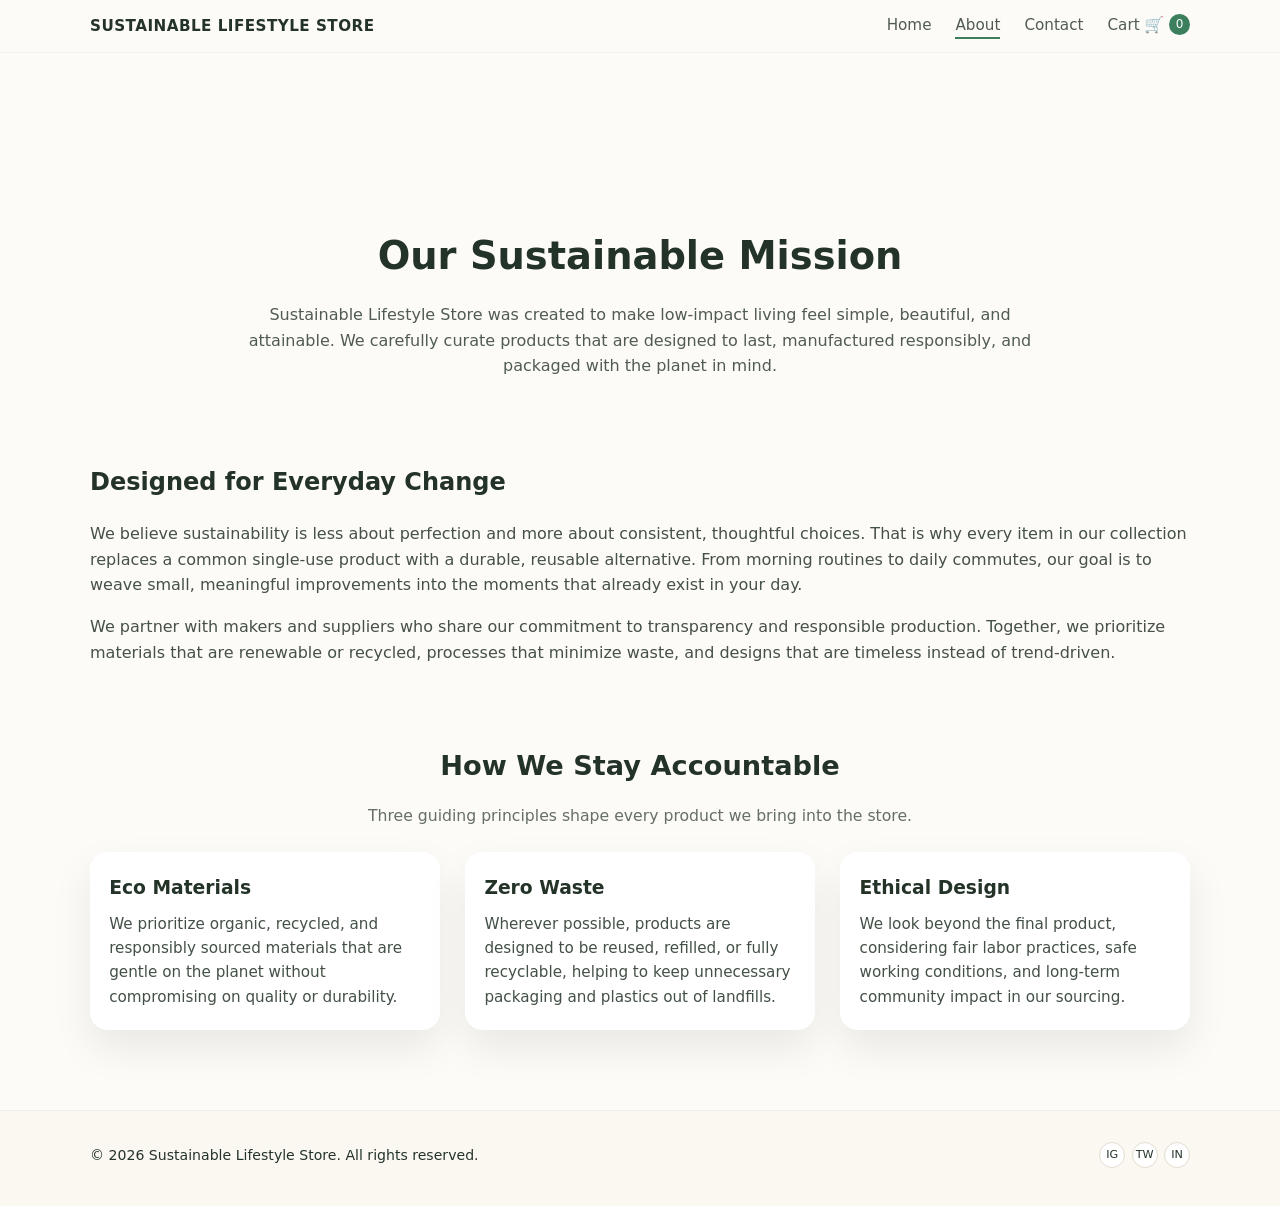
==== about.html @ bc7a4e6b "Initial commit" ====
<!DOCTYPE html>
<html lang="en">
  <head>
    <meta charset="UTF-8" />
    <meta name="viewport" content="width=device-width, initial-scale=1.0" />
    <title>Our Sustainable Mission | Sustainable Lifestyle Store</title>
    <link rel="stylesheet" href="css/styles.css" />
  </head>
  <body>
    <!-- Global Header / Navbar -->
    <header class="site-header">
      <div class="nav-container">
        <a href="index.html" class="logo">Sustainable Lifestyle Store</a>
        <nav class="nav-links" id="nav-links">
          <a href="index.html" class="nav-link">Home</a>
          <a href="about.html" class="nav-link active">About</a>
          <a href="contact.html" class="nav-link">Contact</a>
          <a href="cart.html" class="nav-link nav-cart-link">
            Cart
            <span class="cart-icon">🛒</span>
            <span class="cart-count-badge" id="cart-count">0</span>
          </a>
        </nav>
        <button class="nav-toggle" id="nav-toggle" aria-label="Toggle navigation">
          <span></span>
          <span></span>
          <span></span>
        </button>
      </div>
    </header>

    <main>
      <!-- Hero / Mission Section -->
      <section class="about-hero">
        <div class="about-hero-content fade-in-up">
          <h1>Our Sustainable Mission</h1>
          <p>
            Sustainable Lifestyle Store was created to make low-impact living feel simple, beautiful, and attainable. We
            carefully curate products that are designed to last, manufactured responsibly, and packaged with the planet
            in mind.
          </p>
        </div>
      </section>

      <!-- Story Section -->
      <section class="about-story">
        <div class="content-container fade-in-up">
          <h2>Designed for Everyday Change</h2>
          <p>
            We believe sustainability is less about perfection and more about consistent, thoughtful choices. That is
            why every item in our collection replaces a common single-use product with a durable, reusable alternative.
            From morning routines to daily commutes, our goal is to weave small, meaningful improvements into the
            moments that already exist in your day.
          </p>
          <p>
            We partner with makers and suppliers who share our commitment to transparency and responsible production.
            Together, we prioritize materials that are renewable or recycled, processes that minimize waste, and designs
            that are timeless instead of trend-driven.
          </p>
        </div>
      </section>

      <!-- Feature Cards -->
      <section class="about-features">
        <div class="content-container">
          <div class="section-header fade-in-up">
            <h2>How We Stay Accountable</h2>
            <p>Three guiding principles shape every product we bring into the store.</p>
          </div>

          <div class="feature-grid fade-in-up">
            <article class="feature-card">
              <h3>Eco Materials</h3>
              <p>
                We prioritize organic, recycled, and responsibly sourced materials that are gentle on the planet without
                compromising on quality or durability.
              </p>
            </article>

            <article class="feature-card">
              <h3>Zero Waste</h3>
              <p>
                Wherever possible, products are designed to be reused, refilled, or fully recyclable, helping to keep
                unnecessary packaging and plastics out of landfills.
              </p>
            </article>

            <article class="feature-card">
              <h3>Ethical Design</h3>
              <p>
                We look beyond the final product, considering fair labor practices, safe working conditions, and
                long-term community impact in our sourcing.
              </p>
            </article>
          </div>
        </div>
      </section>
    </main>

    <!-- Global Footer -->
    <footer class="site-footer">
      <div class="footer-content">
        <p>&copy; <span id="footer-year"></span> Sustainable Lifestyle Store. All rights reserved.</p>
        <div class="footer-social">
          <span class="social-icon">IG</span>
          <span class="social-icon">TW</span>
          <span class="social-icon">IN</span>
        </div>
      </div>
    </footer>

    <script src="js/cart.js"></script>
    <script src="js/script.js"></script>
  </body>
  </html>
---- css/styles.css ----
/* =========================================================
   Sustainable Lifestyle Store - Global Styles
   Tech: HTML, CSS, Vanilla JS only
   Palette + design system defined here
   ========================================================= */

:root {
  --primary-green: #3b7f5c;
  --light-beige: #f6f1e8;
  --dark-text: #243328;
  --soft-shadow: 0 18px 40px rgba(0, 0, 0, 0.08);

  --bg-body: #fdfbf7;
  --border-subtle: #e2ddcf;
  --accent-soft: #d3e8dd;
  --danger: #b83a3a;
  --danger-soft: #fbe9e9;
}

*,
*::before,
*::after {
  box-sizing: border-box;
}

body {
  margin: 0;
  font-family: system-ui, -apple-system, BlinkMacSystemFont, 'Segoe UI', sans-serif;
  color: var(--dark-text);
  background-color: var(--bg-body);
  line-height: 1.6;
}

img {
  max-width: 100%;
  display: block;
}

a {
  color: inherit;
  text-decoration: none;
}

main {
  padding-top: 76px; /* offset sticky header */
}

.content-container {
  width: min(1100px, 90%);
  margin: 0 auto;
}

/* =========================================================
   Header / Navbar
   ========================================================= */

.site-header {
  position: sticky;
  top: 0;
  z-index: 100;
  backdrop-filter: blur(16px);
  background-color: rgba(253, 251, 247, 0.9);
  border-bottom: 1px solid rgba(0, 0, 0, 0.03);
}

.nav-container {
  width: min(1100px, 90%);
  margin: 0 auto;
  display: flex;
  align-items: center;
  justify-content: space-between;
  padding: 0.75rem 0;
}

.logo {
  font-weight: 700;
  letter-spacing: 0.03em;
  font-size: 0.95rem;
  text-transform: uppercase;
  color: var(--dark-text);
}

.nav-links {
  display: flex;
  align-items: center;
  gap: 1.5rem;
}

.nav-link {
  font-size: 0.95rem;
  color: rgba(36, 51, 40, 0.8);
  position: relative;
  padding-bottom: 0.15rem;
}

.nav-link::after {
  content: '';
  position: absolute;
  left: 0;
  bottom: 0;
  width: 0;
  height: 2px;
  background-color: var(--primary-green);
  transition: width 0.2s ease;
}

.nav-link:hover::after,
.nav-link.active::after {
  width: 100%;
}

.nav-cart-link {
  display: inline-flex;
  align-items: center;
  gap: 0.3rem;
}

.cart-icon {
  font-size: 1rem;
}

.cart-count-badge {
  min-width: 1.3rem;
  padding: 0 0.3rem;
  height: 1.3rem;
  border-radius: 999px;
  background-color: var(--primary-green);
  color: #fff;
  font-size: 0.75rem;
  display: inline-flex;
  align-items: center;
  justify-content: center;
}

/* Hamburger button (mobile) */

.nav-toggle {
  display: none;
  flex-direction: column;
  justify-content: center;
  align-items: center;
  gap: 0.23rem;
  background: none;
  border: none;
  cursor: pointer;
  padding: 0.4rem;
}

.nav-toggle span {
  width: 20px;
  height: 2px;
  background-color: var(--dark-text);
  border-radius: 999px;
  transition: transform 0.2s ease, opacity 0.2s ease;
}

.nav-toggle.is-open span:nth-child(1) {
  transform: translateY(4px) rotate(45deg);
}

.nav-toggle.is-open span:nth-child(2) {
  opacity: 0;
}

.nav-toggle.is-open span:nth-child(3) {
  transform: translateY(-4px) rotate(-45deg);
}

/* =========================================================
   Buttons
   ========================================================= */

.btn-primary,
.btn-secondary {
  border-radius: 999px;
  padding: 0.7rem 1.4rem;
  font-size: 0.95rem;
  border: none;
  cursor: pointer;
  transition: transform 0.18s ease, box-shadow 0.18s ease, background-color 0.18s ease, color 0.18s ease;
  display: inline-flex;
  align-items: center;
  justify-content: center;
  white-space: nowrap;
}

.btn-primary {
  background-color: var(--primary-green);
  color: #fff;
  box-shadow: var(--soft-shadow);
}

.btn-primary:hover {
  transform: translateY(-1px);
  box-shadow: 0 20px 45px rgba(0, 0, 0, 0.12);
  background-color: #346f51;
}

.btn-secondary {
  background-color: #fff;
  color: var(--dark-text);
  border: 1px solid var(--border-subtle);
}

.btn-secondary:hover {
  background-color: var(--accent-soft);
  border-color: var(--accent-soft);
}

.btn-icon {
  padding-inline: 0.9rem;
}

.full-width {
  width: 100%;
}

button:focus-visible,
input:focus-visible,
select:focus-visible,
textarea:focus-visible {
  outline: 2px solid var(--primary-green);
  outline-offset: 2px;
}

/* =========================================================
   Hero (Home)
   ========================================================= */

.hero {
  padding: 4rem 0 3rem;
}

.hero-content {
  width: min(760px, 90%);
  margin: 0 auto;
  text-align: center;
}

.hero h1 {
  font-size: clamp(2.1rem, 4vw, 2.7rem);
  margin-bottom: 1rem;
  letter-spacing: 0.01em;
}

.hero p {
  color: rgba(36, 51, 40, 0.8);
  margin-bottom: 1.6rem;
}

/* =========================================================
   Sections / Titles
   ========================================================= */

.section-header {
  text-align: center;
  margin-bottom: 1.5rem;
}

.section-header h2 {
  font-size: 1.7rem;
  margin-bottom: 0.4rem;
}

.section-header p {
  color: rgba(36, 51, 40, 0.7);
  font-size: 0.98rem;
}

/* =========================================================
   Product Grid
   ========================================================= */

.products-section {
  padding-bottom: 3rem;
}

.products-grid {
  width: min(1100px, 92%);
  margin: 0 auto;
  display: grid;
  grid-template-columns: repeat(4, minmax(0, 1fr));
  gap: 1.5rem;
}

.product-card {
  background-color: #fff;
  border-radius: 1.2rem;
  padding: 0.9rem;
  display: flex;
  flex-direction: column;
  gap: 0.75rem;
  box-shadow: var(--soft-shadow);
  transform: translateY(0);
  transition: transform 0.2s ease, box-shadow 0.2s ease;
}

.product-card:hover {
  transform: translateY(-6px);
  box-shadow: 0 24px 55px rgba(0, 0, 0, 0.12);
}

.product-image {
  border-radius: 0.9rem;
  overflow: hidden;
  background: radial-gradient(circle at top left, #e5f4ec, #f6f1e8);
  aspect-ratio: 4 / 3;
  display: flex;
  align-items: center;
  justify-content: center;
}

.product-image img {
  object-fit: cover;
  width: 100%;
  height: 100%;
}

.product-info {
  display: flex;
  align-items: center;
  justify-content: space-between;
  gap: 0.6rem;
}

.product-info h3 {
  margin: 0;
  font-size: 1rem;
}

.product-price {
  margin: 0;
  font-weight: 600;
  color: var(--primary-green);
}

.product-actions {
  display: flex;
  gap: 0.5rem;
}

.product-actions .btn-secondary {
  flex: 1;
}

.product-actions .btn-primary {
  flex: 1;
}

/* =========================================================
   Modal
   ========================================================= */

.modal-overlay {
  position: fixed;
  inset: 0;
  background-color: rgba(0, 0, 0, 0.32);
  display: none;
  align-items: center;
  justify-content: center;
  padding: 1.5rem;
  z-index: 200;
}

.modal-overlay.is-visible {
  display: flex;
}

.modal {
  background-color: #fffdf8;
  border-radius: 1.3rem;
  max-width: 840px;
  width: 100%;
  box-shadow: 0 26px 70px rgba(0, 0, 0, 0.22);
  position: relative;
  animation: modalIn 0.22s ease-out;
  max-height: 90vh;
  display: flex;
  flex-direction: column;
}

.modal-close {
  position: absolute;
  top: 0.65rem;
  right: 0.75rem;
  border: none;
  background: none;
  font-size: 1.5rem;
  cursor: pointer;
  color: rgba(36, 51, 40, 0.8);
}

.modal-content {
  display: grid;
  grid-template-columns: minmax(0, 1.1fr) minmax(0, 1.3fr);
  gap: 1.6rem;
  padding: 1.6rem 1.8rem 1.8rem;
  overflow-y: auto;
}

.modal-image {
  border-radius: 1.1rem;
  overflow: hidden;
  background: radial-gradient(circle at top left, #d9efe3, #f6f1e8);
}

.modal-details h2 {
  margin-top: 0;
  margin-bottom: 0.4rem;
}

.modal-price {
  color: var(--primary-green);
  font-weight: 600;
  margin-top: 0;
  margin-bottom: 0.8rem;
}

.modal-description {
  margin-bottom: 0.75rem;
}

.modal-benefit {
  font-size: 0.9rem;
  color: rgba(36, 51, 40, 0.8);
  padding: 0.7rem 0.85rem;
  border-radius: 0.8rem;
  background-color: #f0f8f3;
  border: 1px dashed rgba(59, 127, 92, 0.4);
  margin-bottom: 1.1rem;
}

/* =========================================================
   About Page
   ========================================================= */

.about-hero {
  padding: 4rem 0 2rem;
}

.about-hero-content {
  width: min(800px, 90%);
  margin: 0 auto;
  text-align: center;
}

.about-hero-content h1 {
  font-size: clamp(2rem, 3.3vw, 2.4rem);
  margin-bottom: 0.8rem;
}

.about-hero-content p {
  color: rgba(36, 51, 40, 0.8);
}

.about-story {
  padding: 1rem 0 2.5rem;
}

.about-story p {
  margin-bottom: 1rem;
  color: rgba(36, 51, 40, 0.85);
}

.about-features {
  padding-bottom: 3rem;
}

.feature-grid {
  display: grid;
  grid-template-columns: repeat(3, minmax(0, 1fr));
  gap: 1.6rem;
}

.feature-card {
  background-color: #fff;
  border-radius: 1.1rem;
  padding: 1.3rem 1.2rem;
  box-shadow: var(--soft-shadow);
}

.feature-card h3 {
  margin-top: 0;
  margin-bottom: 0.55rem;
}

.feature-card p {
  margin: 0;
  font-size: 0.95rem;
  color: rgba(36, 51, 40, 0.86);
}

/* =========================================================
   Contact Page
   ========================================================= */

.contact-hero {
  padding: 4rem 0 1.5rem;
  text-align: center;
}

.contact-hero h1 {
  font-size: clamp(2rem, 3.5vw, 2.4rem);
  margin-bottom: 0.6rem;
}

.contact-hero p {
  color: rgba(36, 51, 40, 0.8);
}

.contact-form-section {
  padding-bottom: 3.5rem;
}

.contact-form {
  margin: 0 auto;
  background-color: #fff;
  padding: 1.7rem 1.5rem;
  border-radius: 1.2rem;
  box-shadow: var(--soft-shadow);
  max-width: 520px;
}

.form-group {
  margin-bottom: 1.1rem;
}

.form-group label {
  display: block;
  font-size: 0.9rem;
  margin-bottom: 0.35rem;
}

.form-group input,
.form-group textarea,
.form-group select {
  width: 100%;
  border-radius: 0.8rem;
  border: 1px solid var(--border-subtle);
  padding: 0.65rem 0.75rem;
  font-size: 0.95rem;
  font-family: inherit;
  background-color: #fdfbf7;
}

.form-group textarea {
  resize: vertical;
}

/* =========================================================
   Cart Page
   ========================================================= */

.cart-section {
  padding: 3.5rem 0 3rem;
}

.cart-section h1 {
  font-size: 1.9rem;
  margin-bottom: 0.4rem;
}

.cart-subtitle {
  margin-top: 0;
  margin-bottom: 1.3rem;
  color: rgba(36, 51, 40, 0.78);
}

.cart-empty-message {
  text-align: center;
  padding: 1.8rem 1.4rem;
  border-radius: 1.1rem;
  background-color: #f1f6f3;
  border: 1px dashed rgba(59, 127, 92, 0.45);
}

.cart-empty-message p {
  margin-top: 0;
  margin-bottom: 0.9rem;
}

.cart-content {
  display: none; /* toggled by JS when items exist */
  margin-top: 1.2rem;
  display: grid;
  grid-template-columns: minmax(0, 3fr) minmax(0, 2fr);
  gap: 1.5rem;
}

.cart-items {
  display: flex;
  flex-direction: column;
  gap: 0.9rem;
}

.cart-item {
  display: grid;
  grid-template-columns: auto minmax(0, 1.8fr) auto;
  gap: 1rem;
  padding: 0.9rem;
  border-radius: 1rem;
  background-color: #fff;
  box-shadow: var(--soft-shadow);
  align-items: center;
}

.cart-item-image {
  width: 80px;
  height: 80px;
  border-radius: 0.9rem;
  overflow: hidden;
  background: radial-gradient(circle at top left, #e5f4ec, #f6f1e8);
}

.cart-item-info h3 {
  margin: 0 0 0.2rem;
  font-size: 1rem;
}

.cart-item-price {
  font-weight: 600;
  color: var(--primary-green);
  margin: 0.1rem 0 0.4rem;
}

.cart-item-meta {
  font-size: 0.85rem;
  color: rgba(36, 51, 40, 0.75);
}

.cart-item-actions {
  display: flex;
  flex-direction: column;
  align-items: flex-end;
  gap: 0.35rem;
}

.quantity-controls {
  display: inline-flex;
  align-items: center;
  border-radius: 999px;
  border: 1px solid var(--border-subtle);
  overflow: hidden;
}

.quantity-button {
  border: none;
  background-color: #f3efe5;
  color: var(--dark-text);
  width: 28px;
  height: 26px;
  display: inline-flex;
  align-items: center;
  justify-content: center;
  cursor: pointer;
  font-size: 1rem;
}

.quantity-value {
  padding: 0 0.7rem;
  font-size: 0.9rem;
}

.remove-item-btn {
  border-radius: 999px;
  border: none;
  background-color: var(--danger-soft);
  color: var(--danger);
  padding: 0.2rem 0.7rem;
  font-size: 0.8rem;
  cursor: pointer;
}

.cart-summary {
  background-color: #fff;
  padding: 1.4rem 1.3rem;
  border-radius: 1.2rem;
  box-shadow: var(--soft-shadow);
  align-self: flex-start;
}

.cart-summary h2 {
  margin-top: 0;
  margin-bottom: 0.8rem;
}

.summary-row {
  display: flex;
  align-items: center;
  justify-content: space-between;
  font-weight: 600;
  margin-bottom: 0.6rem;
}

.summary-note {
  font-size: 0.85rem;
  color: rgba(36, 51, 40, 0.78);
  margin-bottom: 0.9rem;
}

/* =========================================================
   Footer
   ========================================================= */

.site-footer {
  margin-top: 2rem;
  padding: 1.2rem 0 1.6rem;
  border-top: 1px solid rgba(0, 0, 0, 0.04);
  background-color: #fbf8f2;
}

.footer-content {
  width: min(1100px, 90%);
  margin: 0 auto;
  display: flex;
  flex-wrap: wrap;
  align-items: center;
  justify-content: space-between;
  gap: 0.85rem;
  font-size: 0.88rem;
}

.footer-social {
  display: flex;
  gap: 0.4rem;
}

.social-icon {
  width: 26px;
  height: 26px;
  border-radius: 999px;
  display: inline-flex;
  align-items: center;
  justify-content: center;
  background-color: #fff;
  border: 1px solid var(--border-subtle);
  font-size: 0.7rem;
}

/* =========================================================
   Animations & Transitions
   ========================================================= */

.fade-in-up {
  opacity: 0;
  transform: translateY(12px);
  animation: fadeInUp 0.4s ease-out forwards;
}

@keyframes fadeInUp {
  to {
    opacity: 1;
    transform: translateY(0);
  }
}

@keyframes modalIn {
  from {
    opacity: 0;
    transform: translateY(18px);
  }
  to {
    opacity: 1;
    transform: translateY(0);
  }
}

/* =========================================================
   Responsive Design
   ========================================================= */

@media (max-width: 960px) {
  .products-grid {
    grid-template-columns: repeat(3, minmax(0, 1fr));
  }

  .feature-grid {
    grid-template-columns: repeat(2, minmax(0, 1fr));
  }

  .cart-content {
    grid-template-columns: minmax(0, 1.8fr) minmax(0, 1.4fr);
  }
}

@media (max-width: 768px) {
  .nav-toggle {
    display: flex;
  }

  .nav-links {
    position: absolute;
    inset-inline: 0;
    top: 100%;
    background-color: rgba(253, 251, 247, 0.97);
    border-bottom: 1px solid rgba(0, 0, 0, 0.04);
    padding: 0.7rem 1.2rem 0.9rem;
    flex-direction: column;
    align-items: flex-start;
    gap: 0.8rem;
    max-height: 0;
    overflow: hidden;
    transition: max-height 0.2s ease;
  }

  .nav-links.is-open {
    max-height: 260px;
  }

  .products-grid {
    grid-template-columns: repeat(2, minmax(0, 1fr));
  }

  .feature-grid {
    grid-template-columns: minmax(0, 1fr);
  }

  .modal-content {
    grid-template-columns: minmax(0, 1fr);
  }

  .modal {
    max-height: 92vh;
  }

  .cart-content {
    grid-template-columns: minmax(0, 1fr);
  }

  .cart-summary {
    position: sticky;
    top: 86px;
  }
}

@media (max-width: 520px) {
  .product-actions {
    flex-direction: column;
  }

  .products-grid {
    grid-template-columns: minmax(0, 1fr);
  }

  .cart-item {
    grid-template-columns: minmax(0, 1fr);
    align-items: flex-start;
  }

  .cart-item-actions {
    align-items: flex-start;
  }
}
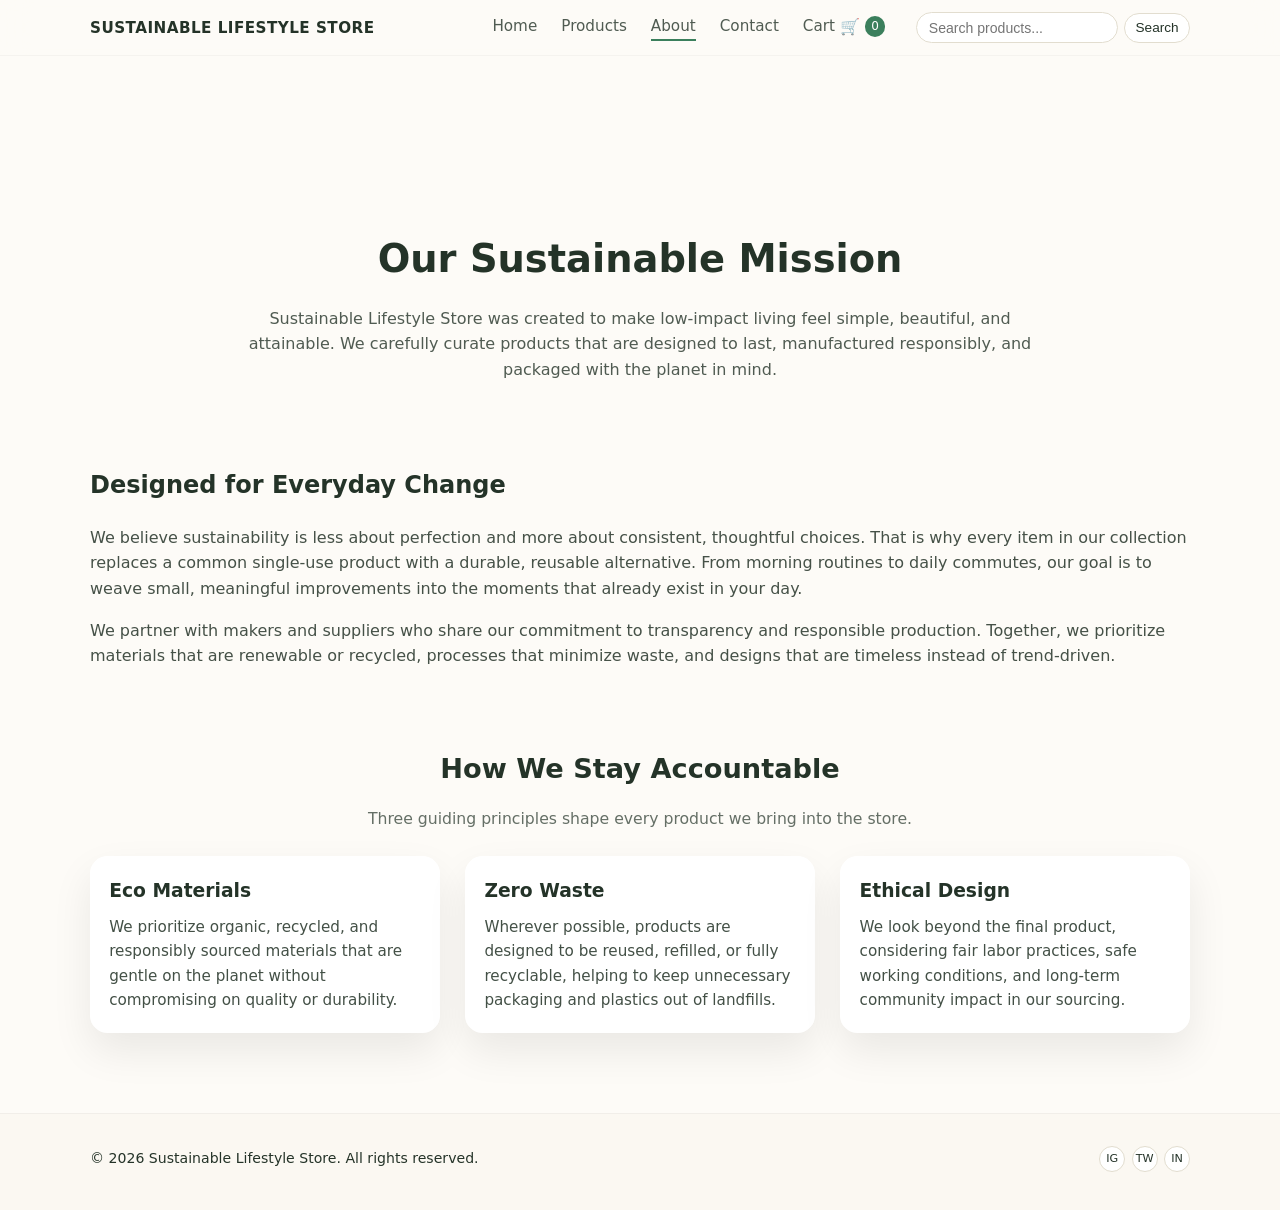
==== commit cb132f68: "add search functionality" ====
--- a/about.html
+++ b/about.html
@@ -13,6 +13,7 @@
         <a href="index.html" class="logo">Sustainable Lifestyle Store</a>
         <nav class="nav-links" id="nav-links">
           <a href="index.html" class="nav-link">Home</a>
+          <a href="products.html" class="nav-link">Products</a>
           <a href="about.html" class="nav-link active">About</a>
           <a href="contact.html" class="nav-link">Contact</a>
           <a href="cart.html" class="nav-link nav-cart-link">
@@ -20,6 +21,17 @@
             <span class="cart-icon">🛒</span>
             <span class="cart-count-badge" id="cart-count">0</span>
           </a>
+          <form class="toolbar-search" id="global-search-form" role="search" aria-label="Sitewide product search">
+            <input
+              class="toolbar-search-input"
+              id="global-search-input"
+              type="search"
+              name="q"
+              placeholder="Search products..."
+              aria-label="Search products"
+            />
+            <button class="toolbar-search-button" type="submit">Search</button>
+          </form>
         </nav>
         <button class="nav-toggle" id="nav-toggle" aria-label="Toggle navigation">
           <span></span>
--- a/css/styles.css
+++ b/css/styles.css
@@ -84,6 +84,37 @@
   display: flex;
   align-items: center;
   gap: 1.5rem;
+}
+
+.toolbar-search {
+  display: flex;
+  align-items: center;
+  gap: 0.4rem;
+  margin-left: 0.4rem;
+}
+
+.toolbar-search-input {
+  border: 1px solid var(--border-subtle);
+  border-radius: 999px;
+  padding: 0.42rem 0.75rem;
+  min-width: 180px;
+  background-color: #fff;
+  font-size: 0.88rem;
+}
+
+.toolbar-search-button {
+  border: 1px solid var(--border-subtle);
+  border-radius: 999px;
+  background-color: #fff;
+  color: var(--dark-text);
+  padding: 0.4rem 0.65rem;
+  cursor: pointer;
+  font-size: 0.85rem;
+}
+
+.toolbar-search-button:hover {
+  background-color: var(--accent-soft);
+  border-color: var(--accent-soft);
 }
 
 .nav-link {
@@ -273,6 +304,24 @@
 
 .products-section {
   padding-bottom: 3rem;
+}
+
+.products-search-summary {
+  width: min(1100px, 92%);
+  margin: 0 auto 1rem;
+  font-size: 0.95rem;
+  color: rgba(36, 51, 40, 0.78);
+}
+
+.search-empty-state {
+  width: min(1100px, 92%);
+  margin: 1.2rem auto 0;
+  background-color: #f1f6f3;
+  border: 1px dashed rgba(59, 127, 92, 0.45);
+  border-radius: 1rem;
+  padding: 1rem;
+  text-align: center;
+  display: none;
 }
 
 .products-grid {
@@ -804,7 +853,17 @@
   }
 
   .nav-links.is-open {
-    max-height: 260px;
+    max-height: 420px;
+  }
+
+  .toolbar-search {
+    width: 100%;
+    margin-left: 0;
+  }
+
+  .toolbar-search-input {
+    min-width: 0;
+    flex: 1;
   }
 
   .products-grid {
